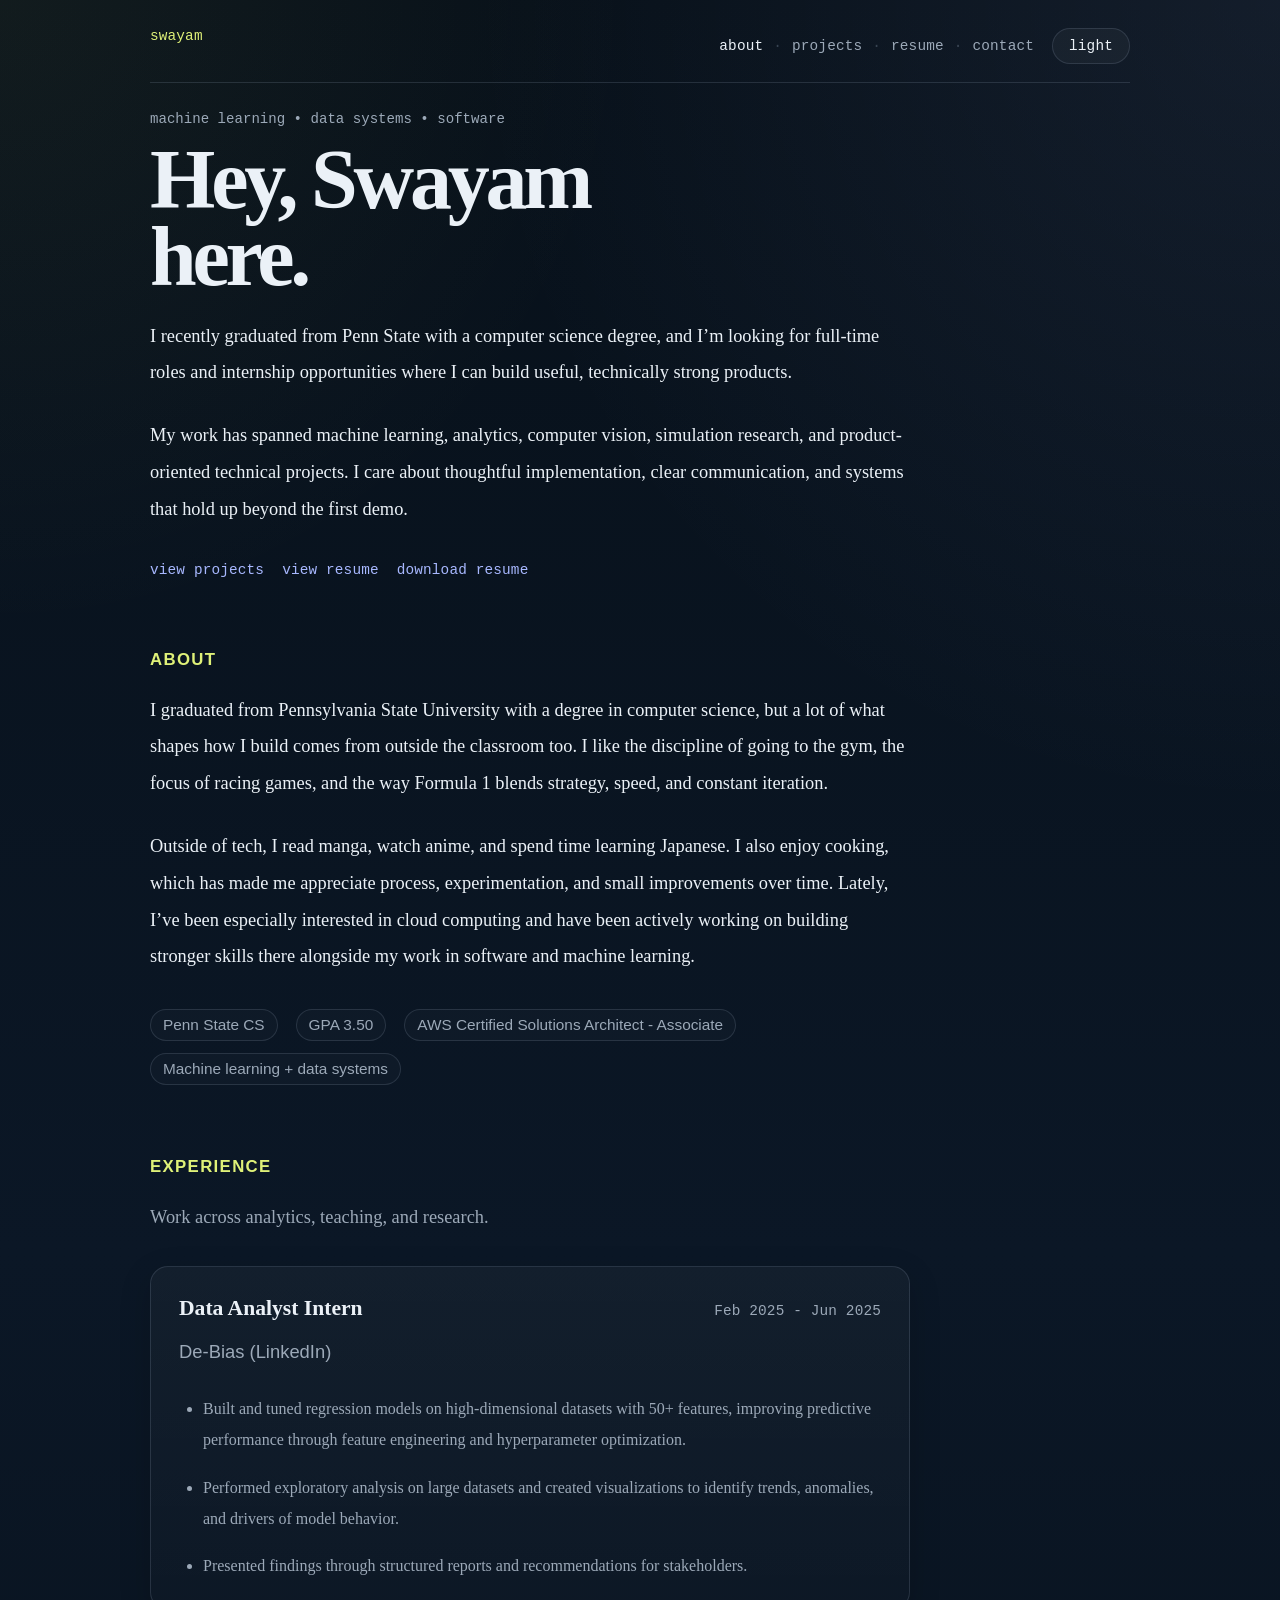
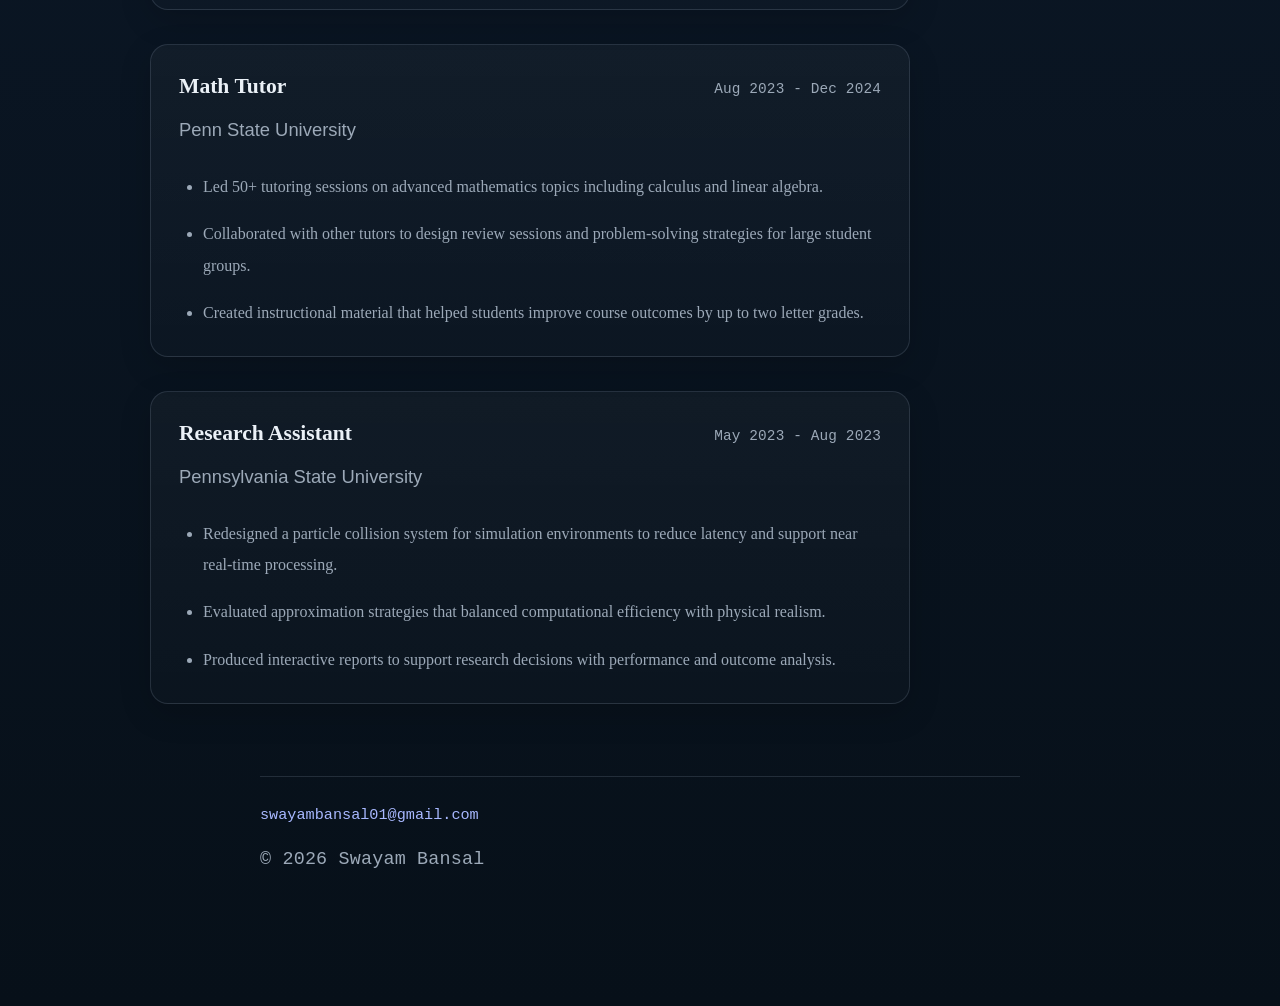
==== index.html @ cf9f33d5 "a very basic personal website" ====
<!DOCTYPE html>
<html lang="en">
  <head>
    <meta charset="UTF-8" />
    <meta name="viewport" content="width=device-width, initial-scale=1.0" />
    <title>Swayam Bansal | About</title>
    <meta
      name="description"
      content="About and experience page for Swayam Bansal."
    />
    <link rel="stylesheet" href="styles.css" />
  </head>
  <body data-page="about">
    <div class="page-shell">
      <header class="site-header">
        <a class="brand" href="index.html">swayam</a>
        <div class="header-actions">
          <nav class="site-nav" aria-label="Primary navigation">
            <a href="index.html" aria-current="page">about</a>
            <a href="projects.html">projects</a>
            <a href="resume.html">resume</a>
            <a href="mailto:swayambansal01@gmail.com">contact</a>
          </nav>
          <button class="theme-toggle" type="button" aria-label="Toggle dark and light mode">
            <span class="theme-toggle-text">light</span>
          </button>
        </div>
      </header>

      <main class="content-column">
        <section class="hero">
          <p class="hero-kicker">machine learning • data systems • software</p>
          <h1>Hey, Swayam here.</h1>
          <p class="hero-lead">
            I recently graduated from Penn State with a computer science degree,
            and I’m looking for full-time roles and internship opportunities where
            I can build useful, technically strong products.
          </p>
          <p class="hero-body">
            My work has spanned machine learning, analytics, computer vision,
            simulation research, and product-oriented technical projects. I care
            about thoughtful implementation, clear communication, and systems that
            hold up beyond the first demo.
          </p>
          <div class="hero-links">
            <a href="projects.html">view projects</a>
            <a href="resume.html">view resume</a>
            <a href="assets/resume.pdf" download>download resume</a>
          </div>
        </section>

        <section id="about" class="section-block">
          <h2>About</h2>
          <p>
            I graduated from Pennsylvania State University with a degree in computer
            science, but a lot of what shapes how I build comes from outside the
            classroom too. I like the discipline of going to the gym, the focus of
            racing games, and the way Formula 1 blends strategy, speed, and
            constant iteration.
          </p>
          <p>
            Outside of tech, I read manga, watch anime, and spend time learning
            Japanese. I also enjoy cooking, which has made me appreciate process,
            experimentation, and small improvements over time. Lately, I’ve been
            especially interested in cloud computing and have been actively working
            on building stronger skills there alongside my work in software and
            machine learning.
          </p>
          <div class="inline-facts" id="about-facts"></div>
        </section>

        <section id="experience" class="section-block">
          <h2>Experience</h2>
          <p class="section-intro">
            Work across analytics, teaching, and research.
          </p>
          <div id="experience-list" class="stack-list"></div>
        </section>
      </main>

      <footer class="site-footer site-footer-minimal">
        <a class="footer-email" href="mailto:swayambansal01@gmail.com"
          >swayambansal01@gmail.com</a
        >
        <p class="footer-meta">© <span id="year"></span> Swayam Bansal</p>
      </footer>
    </div>

    <script src="script.js"></script>
  </body>
</html>
---- styles.css ----
:root {
  --bg: #071019;
  --bg-elevated: #0b1726;
  --bg-soft: #0c1521;
  --panel: rgba(255, 255, 255, 0.035);
  --panel-strong: rgba(255, 255, 255, 0.05);
  --text: #ebf1f7;
  --muted: #9ca9b8;
  --line: rgba(157, 174, 194, 0.18);
  --line-strong: rgba(157, 174, 194, 0.3);
  --accent: #dff178;
  --accent-soft: #a8b8ff;
  --max-width: 760px;
  --sans: Georgia, "Times New Roman", serif;
  --ui: "Avenir Next", "Segoe UI", sans-serif;
  --mono: "SFMono-Regular", Menlo, Monaco, Consolas, monospace;
  --shadow-soft: 0 16px 48px rgba(0, 0, 0, 0.18);
  --shell-gutter: 32px;
}

html[data-theme="light"] {
  --bg: #f3f6fa;
  --bg-elevated: #ffffff;
  --bg-soft: #eef2f6;
  --panel: rgba(255, 255, 255, 0.92);
  --panel-strong: rgba(255, 255, 255, 0.98);
  --text: #182432;
  --muted: #627181;
  --line: rgba(106, 124, 144, 0.18);
  --line-strong: rgba(106, 124, 144, 0.32);
  --accent: #1d3557;
  --accent-soft: #325d88;
  --shadow-soft: 0 12px 32px rgba(33, 52, 74, 0.08);
}

* {
  box-sizing: border-box;
}

html {
  scroll-behavior: smooth;
}

body {
  margin: 0;
  min-height: 100vh;
  color: var(--text);
  font-family: var(--sans);
  background:
    radial-gradient(circle at top right, rgba(168, 184, 255, 0.08), transparent 28%),
    radial-gradient(circle at top left, rgba(223, 241, 120, 0.05), transparent 22%),
    linear-gradient(180deg, var(--bg) 0%, var(--bg-elevated) 48%, var(--bg) 100%);
}

a {
  color: inherit;
}

p {
  margin: 0;
}

.page-shell {
  width: min(calc(100% - var(--shell-gutter)), 980px);
  margin: 0 auto;
  padding: 28px 0 56px;
}

.site-header {
  display: flex;
  flex-wrap: wrap;
  justify-content: space-between;
  gap: 14px 24px;
  padding-bottom: 18px;
  margin-bottom: 28px;
  border-bottom: 1px solid var(--line);
  font-family: var(--ui);
}

.header-actions {
  display: flex;
  flex-wrap: wrap;
  align-items: center;
  justify-content: flex-end;
  gap: 14px 18px;
}

.brand,
.site-nav a,
.hero-links a,
.theme-toggle,
.fact-label,
.item-meta,
.skill-label,
.footer-meta {
  font-family: var(--mono);
  font-size: 0.9rem;
  letter-spacing: 0.01em;
}

.brand {
  text-decoration: none;
  color: var(--accent);
}

.site-nav {
  display: flex;
  flex-wrap: wrap;
  gap: 10px;
}

.site-nav a {
  text-decoration: none;
  color: var(--muted);
}

.site-nav a[aria-current="page"] {
  color: var(--text);
}

.theme-toggle {
  min-width: 78px;
  height: 36px;
  padding: 0 14px;
  border: 1px solid var(--line);
  border-radius: 999px;
  background: var(--panel);
  color: var(--text);
  cursor: pointer;
  transition:
    border-color 180ms ease,
    transform 180ms ease,
    background 180ms ease;
}

.theme-toggle:hover,
.theme-toggle:focus-visible {
  transform: translateY(-1px);
  border-color: var(--line-strong);
}

.site-nav a::after {
  content: "·";
  margin-left: 10px;
  color: var(--line-strong);
}

.site-nav a:last-child::after {
  content: "";
  margin: 0;
}

.content-column,
.site-footer {
  width: min(100%, var(--max-width));
}

body[data-page="projects"] .content-column {
  width: 100%;
  max-width: none;
}

.hero,
.section-block,
.site-footer {
  margin: 0 auto 72px;
}

.hero-kicker,
.section-intro,
.site-footer p {
  color: var(--muted);
}

.hero-kicker {
  margin-bottom: 14px;
  font-family: var(--mono);
  font-size: 0.88rem;
  text-transform: lowercase;
}

.hero h1 {
  margin: 0 0 22px;
  max-width: 10.5ch;
  font-size: clamp(3.45rem, 8.8vw, 5.25rem);
  line-height: 0.92;
  letter-spacing: -0.05em;
  font-weight: 600;
}

.hero-compact h1 {
  font-size: clamp(2.9rem, 8vw, 4.4rem);
}

.hero-lead,
.hero-body,
.section-block p,
.resume-frame p,
.site-footer p {
  font-size: 1.15rem;
  line-height: 2;
}

.hero-body,
.section-block p + p {
  margin-top: 26px;
}

.hero-links,
.inline-facts {
  display: flex;
  flex-wrap: wrap;
  gap: 12px 18px;
  margin-top: 34px;
}

.hero-links a {
  color: var(--accent-soft);
  text-decoration: none;
}

.hero-links a:hover,
.site-nav a:hover,
.site-nav a:focus-visible,
.hero-links a:focus-visible {
  color: var(--text);
}

.section-block h2,
.site-footer h2 {
  margin: 0 0 22px;
  font-family: var(--ui);
  font-size: 1.05rem;
  font-weight: 600;
  letter-spacing: 0.08em;
  text-transform: uppercase;
  color: var(--accent);
}

.section-intro {
  margin-bottom: 30px;
}

#project-list {
  display: grid;
  grid-template-columns: repeat(3, minmax(0, 1fr));
  gap: 24px;
  width: 100%;
}

.stack-list {
  display: grid;
  gap: 34px;
}

.list-item {
  padding-top: 28px;
  border-top: 1px solid var(--line);
}

.project-card {
  display: flex;
  flex-direction: column;
  min-height: 100%;
  overflow: hidden;
  padding: 0;
  border: 1px solid var(--line);
  border-radius: 18px;
  background: linear-gradient(180deg, var(--panel-strong), var(--panel));
  transition:
    transform 180ms ease,
    border-color 180ms ease,
    box-shadow 180ms ease;
}

.project-card:hover {
  transform: translateY(-2px);
  border-color: var(--line-strong);
  box-shadow: var(--shadow-soft);
}

.project-card-image {
  display: block;
  aspect-ratio: 1.28 / 1;
  overflow: hidden;
  background: var(--bg-elevated);
}

.project-card-image img {
  width: 100%;
  height: 100%;
  object-fit: cover;
  display: block;
}

.project-card-body {
  padding: 16px 18px 14px;
}

.project-card-title-link {
  text-decoration: none;
}

.project-card-title {
  margin: 0;
  color: var(--text);
  font-family: var(--ui);
  font-size: 1rem;
  font-weight: 700;
  line-height: 1.35;
}

.project-card-tagline {
  margin-top: 10px;
  color: var(--muted);
  font-size: 0.88rem;
  line-height: 1.55;
  font-style: italic;
}

.project-card-summary {
  margin-top: 14px;
  color: var(--text);
  font-size: 0.86rem;
  line-height: 1.62;
}

.project-card-tags {
  margin-top: 14px;
}

.project-card-footer {
  margin-top: auto;
  padding: 12px 18px 14px;
  border-top: 1px solid var(--line);
}

.project-card-links {
  display: flex;
  flex-wrap: wrap;
  gap: 12px 16px;
}

.project-card-link {
  color: var(--accent-soft);
  text-decoration: none;
  font-family: var(--mono);
  font-size: 0.76rem;
}

.project-card-link code {
  color: inherit;
  background: transparent;
  padding: 0;
  font-family: var(--mono);
  font-size: inherit;
}

.list-item:first-child {
  padding-top: 0;
  border-top: 0;
}

.item-header {
  display: flex;
  flex-wrap: wrap;
  justify-content: space-between;
  gap: 8px 18px;
  align-items: baseline;
}

.item-title {
  margin: 0;
  font-size: 1.35rem;
  line-height: 1.45;
  font-weight: 600;
}

.item-meta {
  color: var(--muted);
}

.item-subtitle {
  margin-top: 10px;
  color: var(--muted);
  font-family: var(--ui);
  font-size: 1rem;
}

.item-description {
  margin-top: 18px;
  line-height: 1.95;
}

.tag-row,
.skills-list {
  display: flex;
  flex-wrap: wrap;
  gap: 10px;
}

.tag,
.skill-chip,
.fact-pill {
  padding: 6px 12px;
  border: 1px solid var(--line);
  border-radius: 999px;
  color: var(--muted);
  font-family: var(--ui);
  font-size: 0.96rem;
  background: rgba(255, 255, 255, 0.02);
}

.item-links {
  display: flex;
  flex-wrap: wrap;
  gap: 12px 18px;
  margin-top: 20px;
}

.item-links a {
  color: var(--accent-soft);
  text-decoration: none;
  font-family: var(--mono);
  font-size: 0.9rem;
}

.item-links a code {
  font-family: var(--mono);
  font-size: 0.9rem;
  color: inherit;
  background: transparent;
  padding: 0;
}

.bullet-list {
  margin: 22px 0 0;
  padding-left: 24px;
}

.bullet-list li {
  margin: 16px 0 0;
  color: var(--muted);
  line-height: 1.95;
}

.skill-group {
  width: 100%;
  padding-top: 18px;
  border-top: 1px solid var(--line);
}

.skill-group:first-child {
  padding-top: 0;
  border-top: 0;
}

.skill-label {
  margin-bottom: 12px;
  color: var(--accent);
}

.section-header-row {
  display: flex;
  flex-wrap: wrap;
  justify-content: space-between;
  gap: 14px 24px;
  align-items: end;
}

.compact-links {
  margin-top: 0;
}

.resume-frame {
  overflow: hidden;
  margin-top: 28px;
  border: 1px solid var(--line);
  border-radius: 16px;
  background: var(--bg-soft);
  height: clamp(520px, 78vh, 1120px);
}

.resume-embed {
  width: 100%;
  height: 100%;
  border: 0;
  display: block;
}

.site-footer {
  padding-top: 28px;
  border-top: 1px solid var(--line);
}

.site-footer-minimal {
  display: block;
}

.footer-email {
  display: inline-block;
  color: var(--accent-soft);
  text-decoration: none;
  font-family: var(--mono);
  font-size: 0.95rem;
}

.footer-meta {
  margin-top: 18px;
  color: var(--muted);
}

.experience-card {
  padding: 26px 28px 28px;
  border: 1px solid var(--line);
  border-radius: 18px;
  background:
    linear-gradient(180deg, rgba(255, 255, 255, 0.035), rgba(255, 255, 255, 0.015));
  box-shadow: 0 10px 32px rgba(0, 0, 0, 0.16);
}

.experience-card:first-child {
  padding-top: 26px;
  border-top: 1px solid var(--line);
}

.experience-card:first-child {
  border-top: 1px solid var(--line);
}

@media (max-width: 700px) {
  .page-shell {
    --shell-gutter: 22px;
    width: min(calc(100% - var(--shell-gutter)), 980px);
    padding-top: 20px;
  }

  .hero h1 {
    max-width: none;
    font-size: clamp(3rem, 13vw, 4.5rem);
  }

  .hero-lead,
  .hero-body,
  .section-block p,
  .resume-frame p,
  .site-footer p {
    font-size: 1.04rem;
    line-height: 1.8;
  }

  .resume-frame {
    height: clamp(420px, 72vh, 860px);
  }

  .header-actions {
    width: 100%;
    justify-content: space-between;
  }

  .theme-toggle {
    min-width: 72px;
  }
}

@media (max-width: 1100px) {
  #project-list {
    grid-template-columns: repeat(2, minmax(0, 1fr));
  }
}

@media (max-width: 720px) {
  #project-list {
    grid-template-columns: 1fr;
  }
}
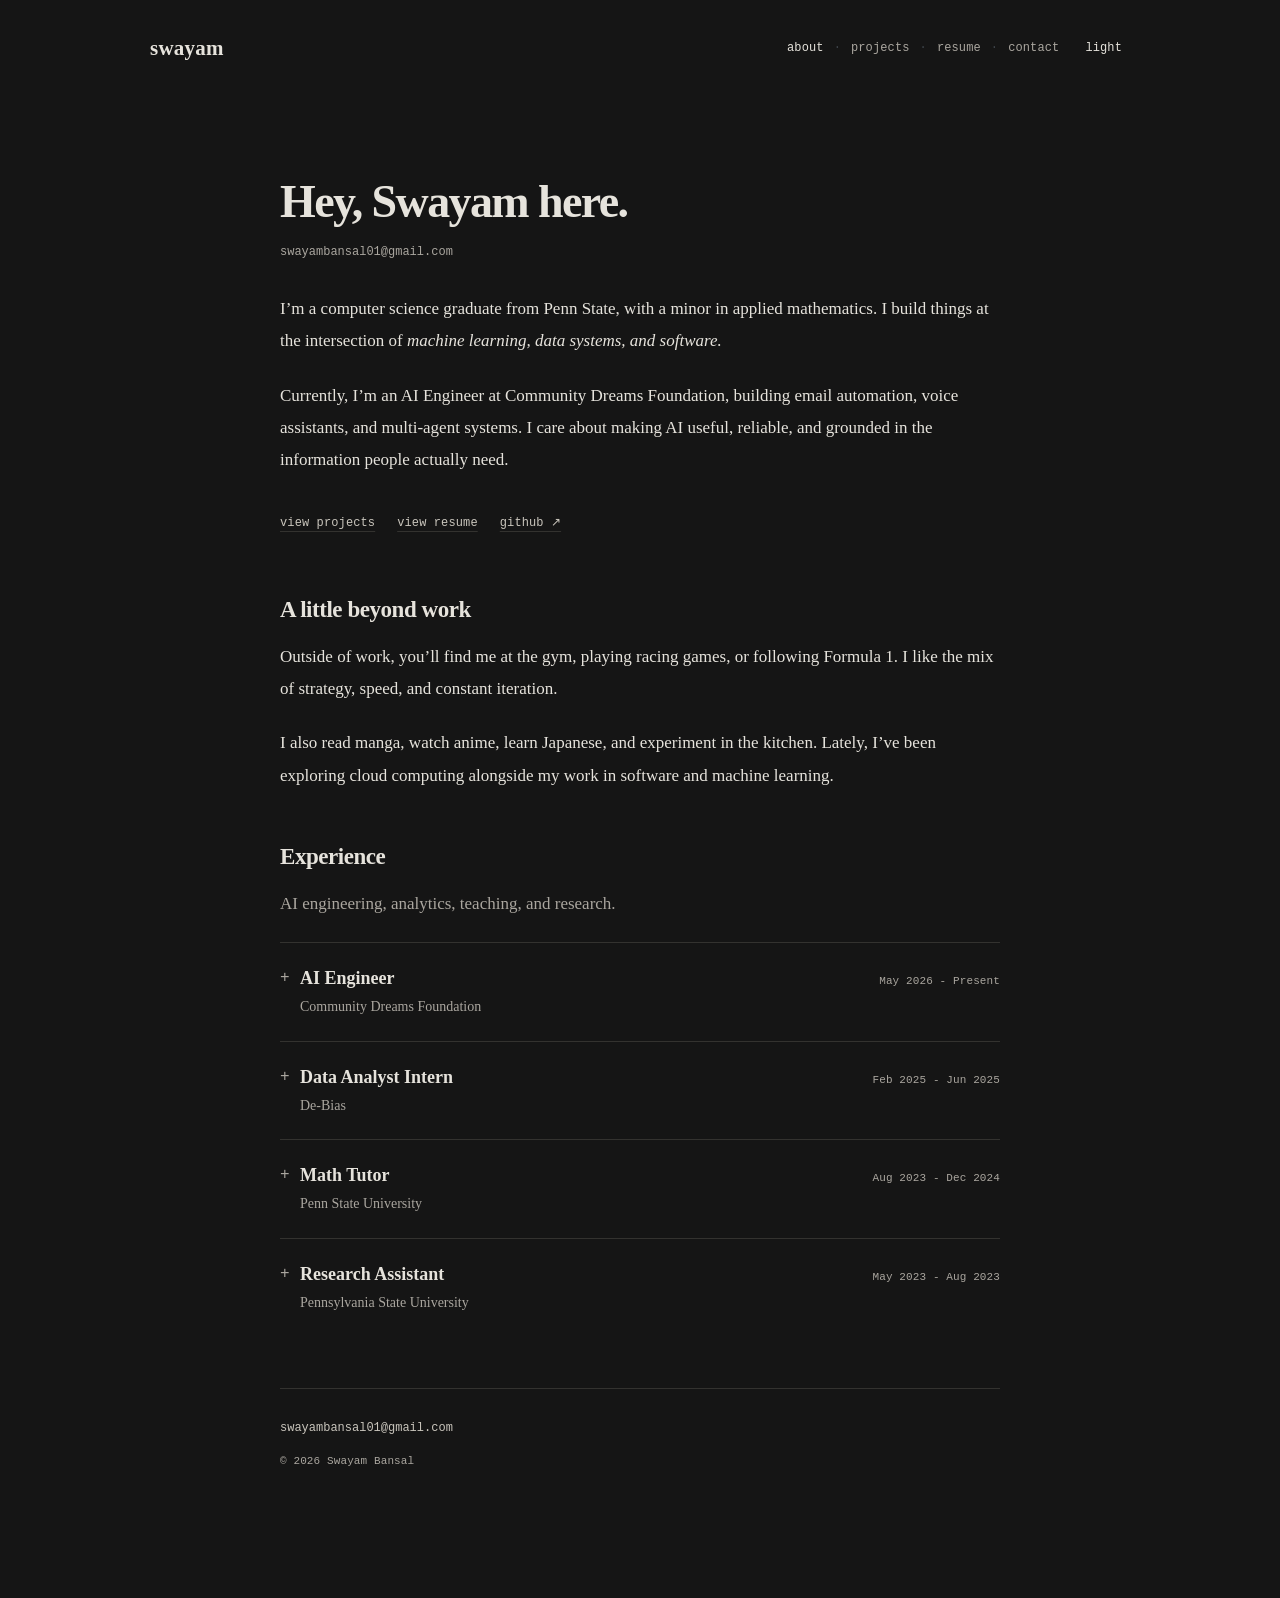
==== commit 69af1abf: "Made changes to UI to make it look more clean" ====
--- a/index.html
+++ b/index.html
@@ -8,7 +8,7 @@
       name="description"
       content="About and experience page for Swayam Bansal."
     />
-    <link rel="stylesheet" href="styles.css" />
+    <link rel="stylesheet" href="styles.css?v=20261010-3" />
   </head>
   <body data-page="about">
     <div class="page-shell">
@@ -29,50 +29,44 @@
 
       <main class="content-column">
         <section class="hero">
-          <p class="hero-kicker">machine learning • data systems • software</p>
           <h1>Hey, Swayam here.</h1>
+          <a class="intro-email" href="mailto:swayambansal01@gmail.com">swayambansal01@gmail.com</a>
           <p class="hero-lead">
-            I recently graduated from Penn State with a computer science degree,
-            and I’m looking for full-time roles and internship opportunities where
-            I can build useful, technically strong products.
+            I’m a computer science graduate from Penn State, with a minor in
+            applied mathematics. I build things at the intersection of
+            <em>machine learning, data systems, and software.</em>
           </p>
           <p class="hero-body">
-            My work has spanned machine learning, analytics, computer vision,
-            simulation research, and product-oriented technical projects. I care
-            about thoughtful implementation, clear communication, and systems that
-            hold up beyond the first demo.
+            Currently, I’m an AI Engineer at Community Dreams Foundation,
+            building email automation, voice assistants, and multi-agent systems.
+            I care about making AI useful, reliable, and grounded in the information
+            people actually need.
           </p>
           <div class="hero-links">
             <a href="projects.html">view projects</a>
             <a href="resume.html">view resume</a>
-            <a href="assets/resume.pdf" download>download resume</a>
+            <a href="https://github.com/Swayam-Bansal">github ↗</a>
           </div>
         </section>
 
         <section id="about" class="section-block">
-          <h2>About</h2>
+          <h2>A little beyond work</h2>
           <p>
-            I graduated from Pennsylvania State University with a degree in computer
-            science, but a lot of what shapes how I build comes from outside the
-            classroom too. I like the discipline of going to the gym, the focus of
-            racing games, and the way Formula 1 blends strategy, speed, and
+            Outside of work, you’ll find me at the gym, playing racing games,
+            or following Formula 1. I like the mix of strategy, speed, and
             constant iteration.
           </p>
           <p>
-            Outside of tech, I read manga, watch anime, and spend time learning
-            Japanese. I also enjoy cooking, which has made me appreciate process,
-            experimentation, and small improvements over time. Lately, I’ve been
-            especially interested in cloud computing and have been actively working
-            on building stronger skills there alongside my work in software and
-            machine learning.
+            I also read manga, watch anime, learn Japanese, and experiment in the
+            kitchen. Lately, I’ve been exploring cloud computing alongside my
+            work in software and machine learning.
           </p>
-          <div class="inline-facts" id="about-facts"></div>
         </section>
 
         <section id="experience" class="section-block">
           <h2>Experience</h2>
           <p class="section-intro">
-            Work across analytics, teaching, and research.
+            AI engineering, analytics, teaching, and research.
           </p>
           <div id="experience-list" class="stack-list"></div>
         </section>
@@ -86,6 +80,6 @@
       </footer>
     </div>
 
-    <script src="script.js"></script>
+    <script src="script.js?v=20261010-3"></script>
   </body>
 </html>
--- a/styles.css
+++ b/styles.css
@@ -18,6 +18,27 @@
   --shell-gutter: 32px;
 }
 
+/* Shared typography and colors across the portfolio. */
+body[data-page] {
+  --bg: #151515;
+  --text: #e6e3dc;
+  --muted: #aaa69f;
+  --accent: #e6e3dc;
+  --accent-soft: #c9c5bc;
+  --line: #33322f;
+  background: var(--bg);
+  -webkit-font-smoothing: antialiased;
+}
+
+html[data-theme="light"] body[data-page] {
+  --bg: #faf9f6;
+  --text: #292824;
+  --muted: #69665f;
+  --accent: #292824;
+  --accent-soft: #555149;
+  --line: #dedbd4;
+}
+
 html[data-theme="light"] {
   --bg: #f3f6fa;
   --bg-elevated: #ffffff;
@@ -281,7 +302,7 @@
 
 .project-card-image {
   display: block;
-  aspect-ratio: 1.28 / 1;
+  aspect-ratio: 1.08 / 1;
   overflow: hidden;
   background: var(--bg-elevated);
 }
@@ -294,7 +315,7 @@
 }
 
 .project-card-body {
-  padding: 16px 18px 14px;
+  padding: 15px 16px 12px;
 }
 
 .project-card-title-link {
@@ -305,33 +326,41 @@
   margin: 0;
   color: var(--text);
   font-family: var(--ui);
-  font-size: 1rem;
+  font-size: 0.96rem;
   font-weight: 700;
-  line-height: 1.35;
+  line-height: 1.3;
 }
 
 .project-card-tagline {
-  margin-top: 10px;
+  margin-top: 8px;
   color: var(--muted);
-  font-size: 0.88rem;
-  line-height: 1.55;
+  font-size: 0.81rem;
+  line-height: 1.45;
   font-style: italic;
+  display: -webkit-box;
+  -webkit-box-orient: vertical;
+  -webkit-line-clamp: 2;
+  overflow: hidden;
 }
 
 .project-card-summary {
-  margin-top: 14px;
+  margin-top: 12px;
   color: var(--text);
-  font-size: 0.86rem;
-  line-height: 1.62;
+  font-size: 0.81rem;
+  line-height: 1.5;
+  display: -webkit-box;
+  -webkit-box-orient: vertical;
+  -webkit-line-clamp: 4;
+  overflow: hidden;
 }
 
 .project-card-tags {
-  margin-top: 14px;
+  margin-top: 12px;
 }
 
 .project-card-footer {
   margin-top: auto;
-  padding: 12px 18px 14px;
+  padding: 11px 16px 13px;
   border-top: 1px solid var(--line);
 }
 
@@ -345,7 +374,7 @@
   color: var(--accent-soft);
   text-decoration: none;
   font-family: var(--mono);
-  font-size: 0.76rem;
+  font-size: 0.73rem;
 }
 
 .project-card-link code {
@@ -574,3 +603,108 @@
     grid-template-columns: 1fr;
   }
 }
+
+/* Project images provide the color; surrounding surfaces stay quiet. */
+body[data-page] #project-list { grid-template-columns: repeat(2, minmax(0, 1fr)); gap: 40px 28px; }
+body[data-page] .project-card { border: 0; border-radius: 0; background: none; box-shadow: none; }
+body[data-page] .project-card:hover { transform: none; box-shadow: none; }
+body[data-page] .project-card-image { aspect-ratio: 1.6; border-radius: 4px; background: var(--bg); }
+body[data-page] .project-card-body { padding: 18px 0; }
+body[data-page] .project-card-title { font: 600 20px/1.3 var(--sans); }
+body[data-page] .project-card-tagline { font: italic 15px/1.65 var(--sans); }
+body[data-page] .project-card-summary { font: 15px/1.75 var(--sans); color: var(--muted); }
+body[data-page] .project-card-footer { padding: 14px 0 0; }
+body[data-page] .project-card-link { font-size: 11px; }
+body[data-page] .tag { padding: 0; border: 0; background: none; font: 10px/1.7 var(--mono); }
+body[data-page] .tag + .tag::before { content: "/"; margin-right: 10px; color: var(--muted); }
+body[data-page] .resume-frame { border-radius: 4px; background: var(--bg); margin-top: 0; }
+body[data-page] .page-shell { max-width: 1100px; padding-top: 26px; }
+body[data-page] .site-header { border: 0; align-items: center; margin-bottom: 86px; }
+body[data-page] .brand { font: 600 21px Georgia, serif; }
+body[data-page] .site-nav a { font-size: 12px; }
+body[data-page] .theme-toggle { min-width: 48px; height: 30px; padding: 0 8px; border: 0; background: transparent; font-size: 12px; }
+body[data-page] .content-column,
+body[data-page] .site-footer { width: min(100%, 720px); margin-inline: auto; }
+body[data-page] .hero { margin-bottom: 52px; }
+body[data-page] .hero h1 { max-width: none; font-size: clamp(34px, 5vw, 46px); line-height: 1.2; letter-spacing: -0.035em; margin-bottom: 12px; }
+.intro-email { display: inline-block; color: var(--muted); font: 12px var(--mono); text-decoration: none; margin-bottom: 34px; }
+body[data-page] .hero-lead,
+body[data-page] .hero-body,
+body[data-page] .section-block > p { font-size: 17px; line-height: 1.9; }
+body[data-page] .hero-body,
+body[data-page] .section-block p + p { margin-top: 22px; }
+body[data-page] .hero-links { margin-top: 24px; gap: 22px; }
+body[data-page] .hero-links a { font-size: 12px; text-decoration: underline; text-underline-offset: 5px; text-decoration-color: var(--line); }
+body[data-page] .section-block { margin-bottom: 52px; }
+body[data-page] .section-block h2 { font: 600 23px Georgia, serif; letter-spacing: -0.02em; text-transform: none; margin-bottom: 18px; }
+body[data-page] .section-intro { font-size: 15px; margin-bottom: 22px; }
+body[data-page] .stack-list { gap: 0; }
+body[data-page] .experience-card { padding: 22px 0; border: 0; border-top: 1px solid var(--line); border-radius: 0; background: none; box-shadow: none; }
+body[data-page] .experience-card summary { position: relative; padding-left: 20px; cursor: pointer; list-style: none; }
+body[data-page] .experience-card summary::-webkit-details-marker { display: none; }
+body[data-page] .experience-card summary::before { content: "+"; position: absolute; left: 0; top: 4px; color: var(--muted); font: 16px var(--mono); }
+body[data-page] .experience-card[open] summary::before { content: "−"; }
+body[data-page] .item-title { font-size: 18px; }
+body[data-page] .item-meta { font-size: 11px; }
+body[data-page] .item-subtitle { margin-top: 5px; font: 14px/1.6 var(--sans); }
+body[data-page] .bullet-list { margin-top: 18px; padding-left: 36px; }
+body[data-page] .bullet-list li { font-size: 15px; line-height: 1.8; margin-top: 12px; }
+body[data-page] .footer-email { font-size: 12px; }
+body[data-page] .footer-meta { font: 11px/1.6 var(--mono); }
+body[data-page] a:hover { color: var(--text); }
+body[data-page] :focus-visible { outline: 2px solid var(--muted); outline-offset: 5px; }
+@media (max-width: 700px) {
+  body[data-page] #project-list { grid-template-columns: 1fr; gap: 34px; }
+  body[data-page] .page-shell { width: calc(100% - 40px); }
+  body[data-page] .site-header { margin-bottom: 48px; gap: 18px; }
+  body[data-page] .header-actions { gap: 8px; }
+  body[data-page] .hero-lead,
+  body[data-page] .hero-body,
+  body[data-page] .section-block > p { font-size: 16px; }
+  body[data-page] .item-header { flex-direction: column; gap: 3px; }
+  body[data-page] .site-nav { gap: 7px; }
+  body[data-page] .site-nav a::after { margin-left: 7px; }
+}
+
+/* Responsive gallery and touch-friendly shared layout. */
+body[data-page="projects"] .content-column { width: 100%; max-width: 1100px; }
+body[data-page="projects"] #project-list { grid-template-columns: repeat(3, minmax(0, 1fr)); gap: 24px; }
+body[data-page="projects"] .project-card { min-width: 0; border: 1px solid var(--line); border-radius: 10px; overflow: hidden; }
+body[data-page="projects"] .project-card-image { aspect-ratio: 4 / 3; border-radius: 0; }
+body[data-page="projects"] .project-card-body { padding: 20px; }
+body[data-page="projects"] .project-card-summary { display: block; overflow: visible; -webkit-line-clamp: unset; margin-top: 14px; font-size: 14px; line-height: 1.8; }
+body[data-page="projects"] .project-card-footer { padding: 10px 20px; }
+body[data-page="projects"] .project-card-links { gap: 16px; }
+body[data-page] .project-card-link { display: inline-flex; align-items: center; min-height: 44px; }
+body[data-page] .content-column, body[data-page] .header-actions { min-width: 0; }
+body[data-page] .site-nav a { display: inline-flex; align-items: center; min-height: 44px; }
+body[data-page] .theme-toggle { min-height: 44px; min-width: 44px; }
+body[data-page] .hero-links a { display: inline-flex; align-items: center; min-height: 44px; }
+body[data-page] .intro-email, body[data-page] .footer-email { overflow-wrap: anywhere; }
+.resume-mobile-preview { display: none; }
+@media (max-width: 1000px) {
+  body[data-page="projects"] #project-list { grid-template-columns: repeat(2, minmax(0, 1fr)); }
+}
+@media (max-width: 600px) {
+  body[data-page] .page-shell { width: calc(100% - 36px); padding: 18px 0 32px; }
+  body[data-page] .site-header { gap: 10px; margin-bottom: 36px; }
+  body[data-page] .header-actions { width: 100%; flex-wrap: nowrap; justify-content: space-between; gap: 4px; }
+  body[data-page] .site-nav { gap: 12px; flex-wrap: nowrap; }
+  body[data-page] .site-nav a { font-size: 11px; }
+  body[data-page] .site-nav a::after { content: none; margin: 0; }
+  body[data-page] .hero, body[data-page] .section-block { margin-bottom: 36px; }
+  body[data-page] .hero h1 { font-size: clamp(30px, 8.5vw, 38px); }
+  body[data-page] .hero-links { gap: 8px 20px; margin-top: 18px; }
+  body[data-page] .intro-email { margin-bottom: 26px; }
+  body[data-page="projects"] #project-list { grid-template-columns: minmax(0, 1fr); gap: 24px; }
+  body[data-page="projects"] .project-card-summary { font-size: 15px; }
+  body[data-page] .bullet-list { padding-left: 22px; }
+  body[data-page="resume"] .resume-frame { display: none; }
+  .resume-mobile-preview { display: block; text-decoration: none; }
+  .resume-mobile-preview img { display: block; width: 100%; height: auto; border: 1px solid var(--line); border-radius: 4px; }
+  .resume-mobile-preview span { display: block; padding: 16px 0; color: var(--muted); font: 12px/1.6 var(--mono); }
+}
+@media (prefers-reduced-motion: reduce) {
+  html { scroll-behavior: auto; }
+  *, *::before, *::after { transition: none !important; }
+}
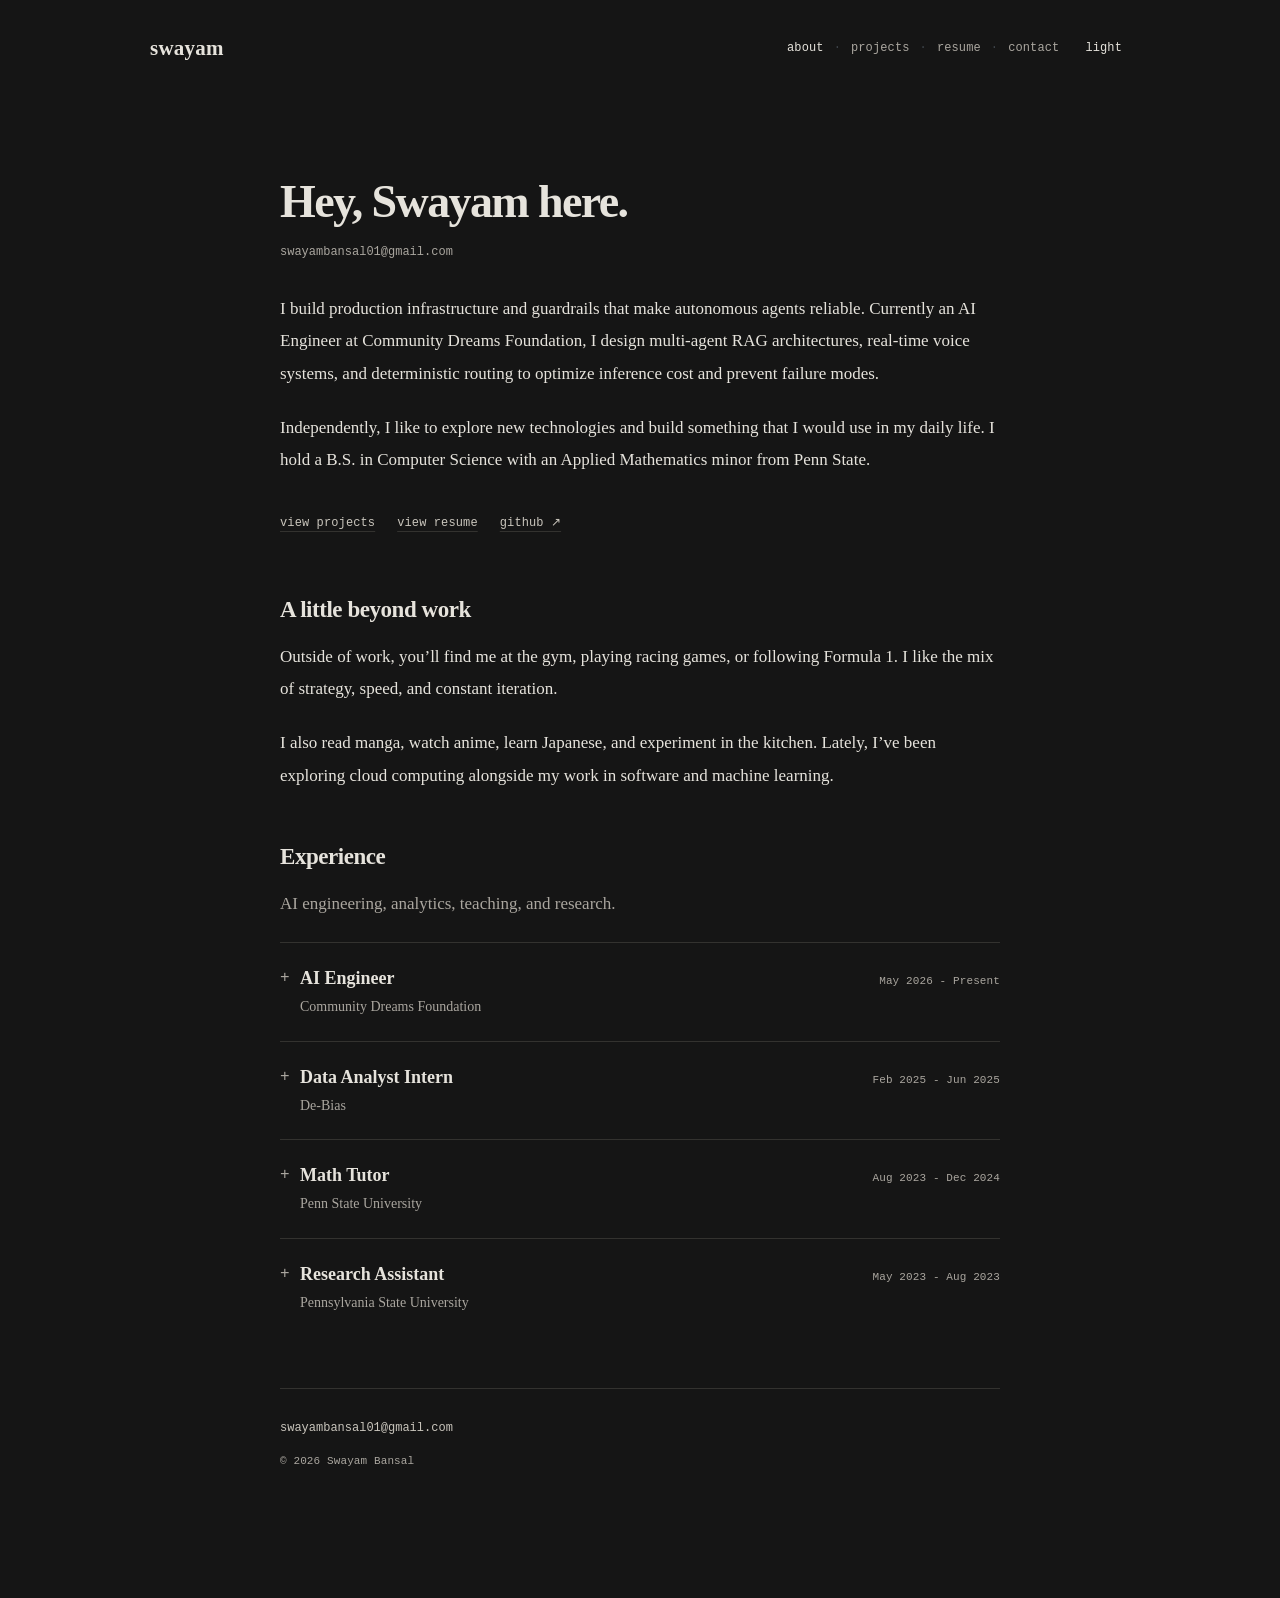
==== commit 55df97f8: "updated the bio" ====
--- a/index.html
+++ b/index.html
@@ -32,15 +32,10 @@
           <h1>Hey, Swayam here.</h1>
           <a class="intro-email" href="mailto:swayambansal01@gmail.com">swayambansal01@gmail.com</a>
           <p class="hero-lead">
-            I’m a computer science graduate from Penn State, with a minor in
-            applied mathematics. I build things at the intersection of
-            <em>machine learning, data systems, and software.</em>
+            I build production infrastructure and guardrails that make autonomous agents reliable. Currently an AI Engineer at Community Dreams Foundation, I design multi-agent RAG architectures, real-time voice systems, and deterministic routing to optimize inference cost and prevent failure modes. 
           </p>
           <p class="hero-body">
-            Currently, I’m an AI Engineer at Community Dreams Foundation,
-            building email automation, voice assistants, and multi-agent systems.
-            I care about making AI useful, reliable, and grounded in the information
-            people actually need.
+            Independently, I like to explore new technologies and build something that I would use in my daily life. I hold a B.S. in Computer Science with an Applied Mathematics minor from Penn State.
           </p>
           <div class="hero-links">
             <a href="projects.html">view projects</a>
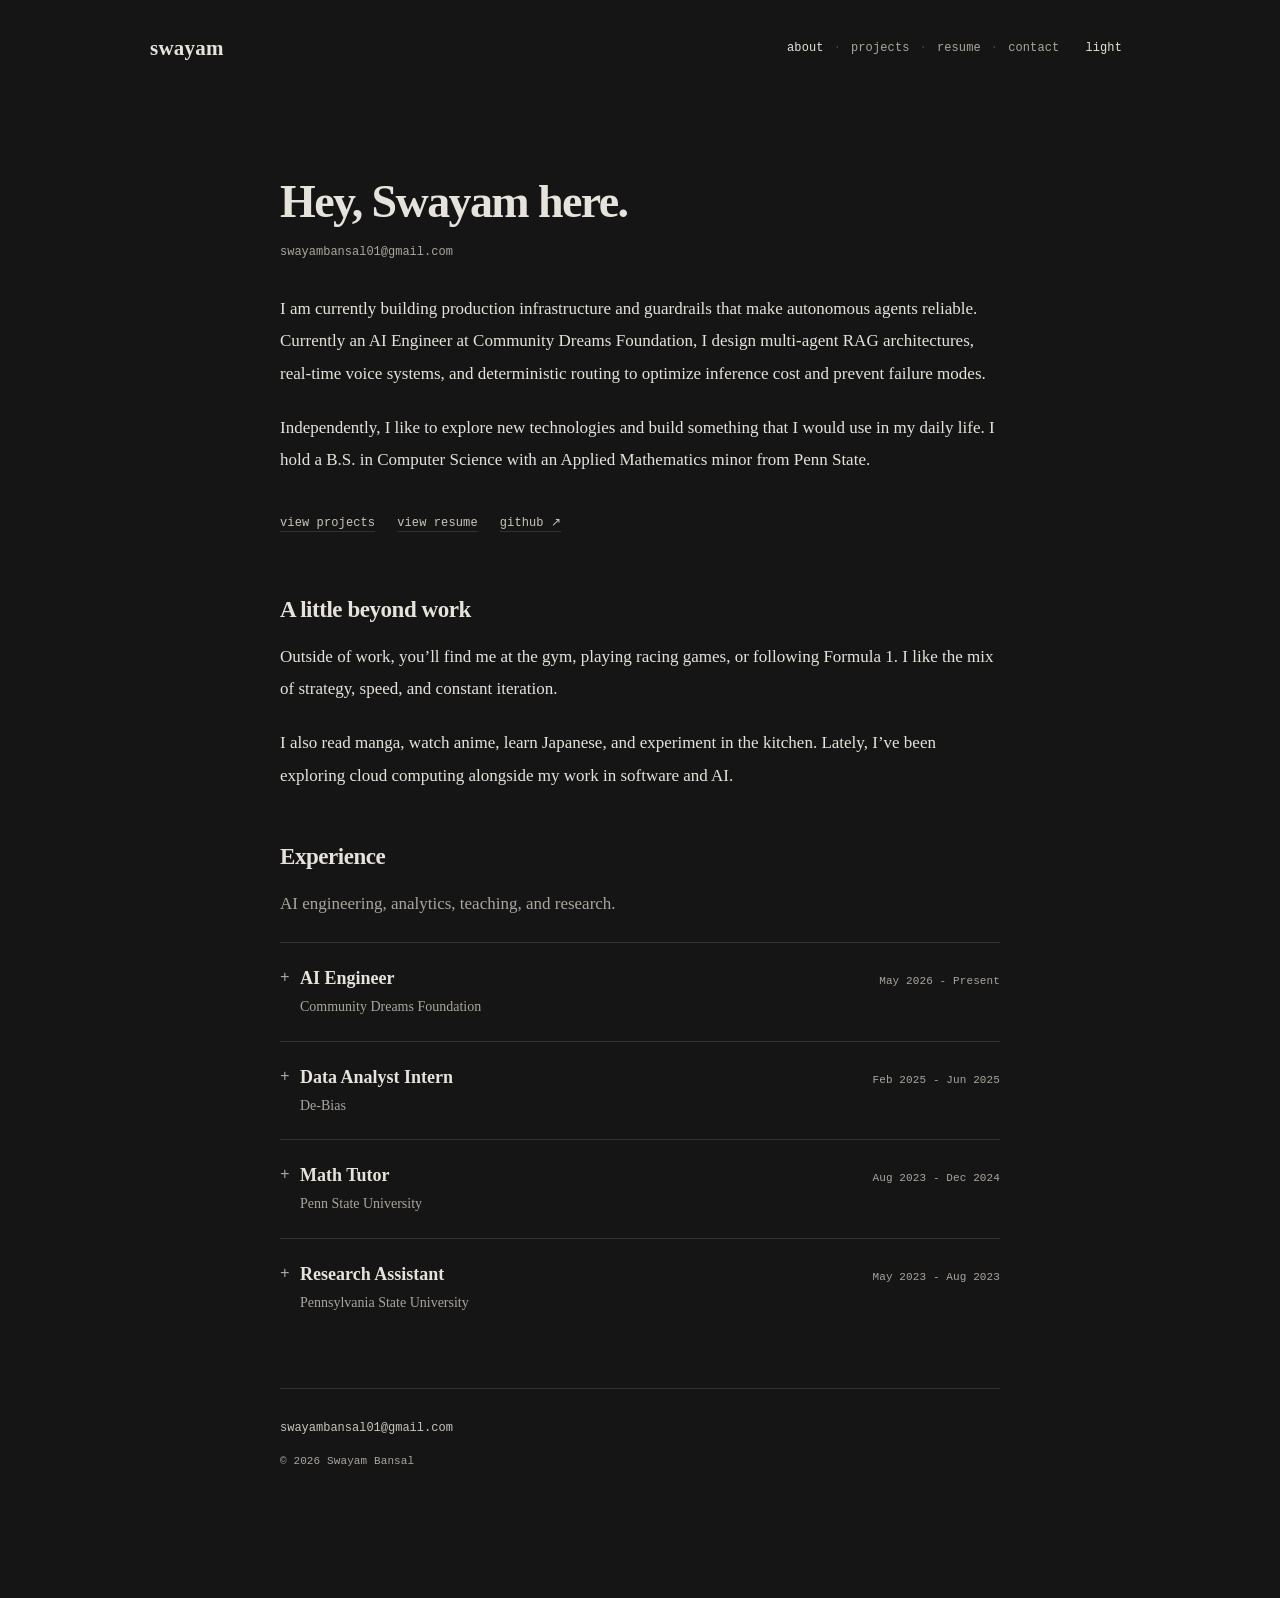
==== commit 4e3350ba: "minor tweaks to the bio" ====
--- a/index.html
+++ b/index.html
@@ -32,7 +32,7 @@
           <h1>Hey, Swayam here.</h1>
           <a class="intro-email" href="mailto:swayambansal01@gmail.com">swayambansal01@gmail.com</a>
           <p class="hero-lead">
-            I build production infrastructure and guardrails that make autonomous agents reliable. Currently an AI Engineer at Community Dreams Foundation, I design multi-agent RAG architectures, real-time voice systems, and deterministic routing to optimize inference cost and prevent failure modes. 
+            I am currently building production infrastructure and guardrails that make autonomous agents reliable. Currently an AI Engineer at Community Dreams Foundation, I design multi-agent RAG architectures, real-time voice systems, and deterministic routing to optimize inference cost and prevent failure modes. 
           </p>
           <p class="hero-body">
             Independently, I like to explore new technologies and build something that I would use in my daily life. I hold a B.S. in Computer Science with an Applied Mathematics minor from Penn State.
@@ -54,7 +54,7 @@
           <p>
             I also read manga, watch anime, learn Japanese, and experiment in the
             kitchen. Lately, I’ve been exploring cloud computing alongside my
-            work in software and machine learning.
+            work in software and AI.
           </p>
         </section>
 
